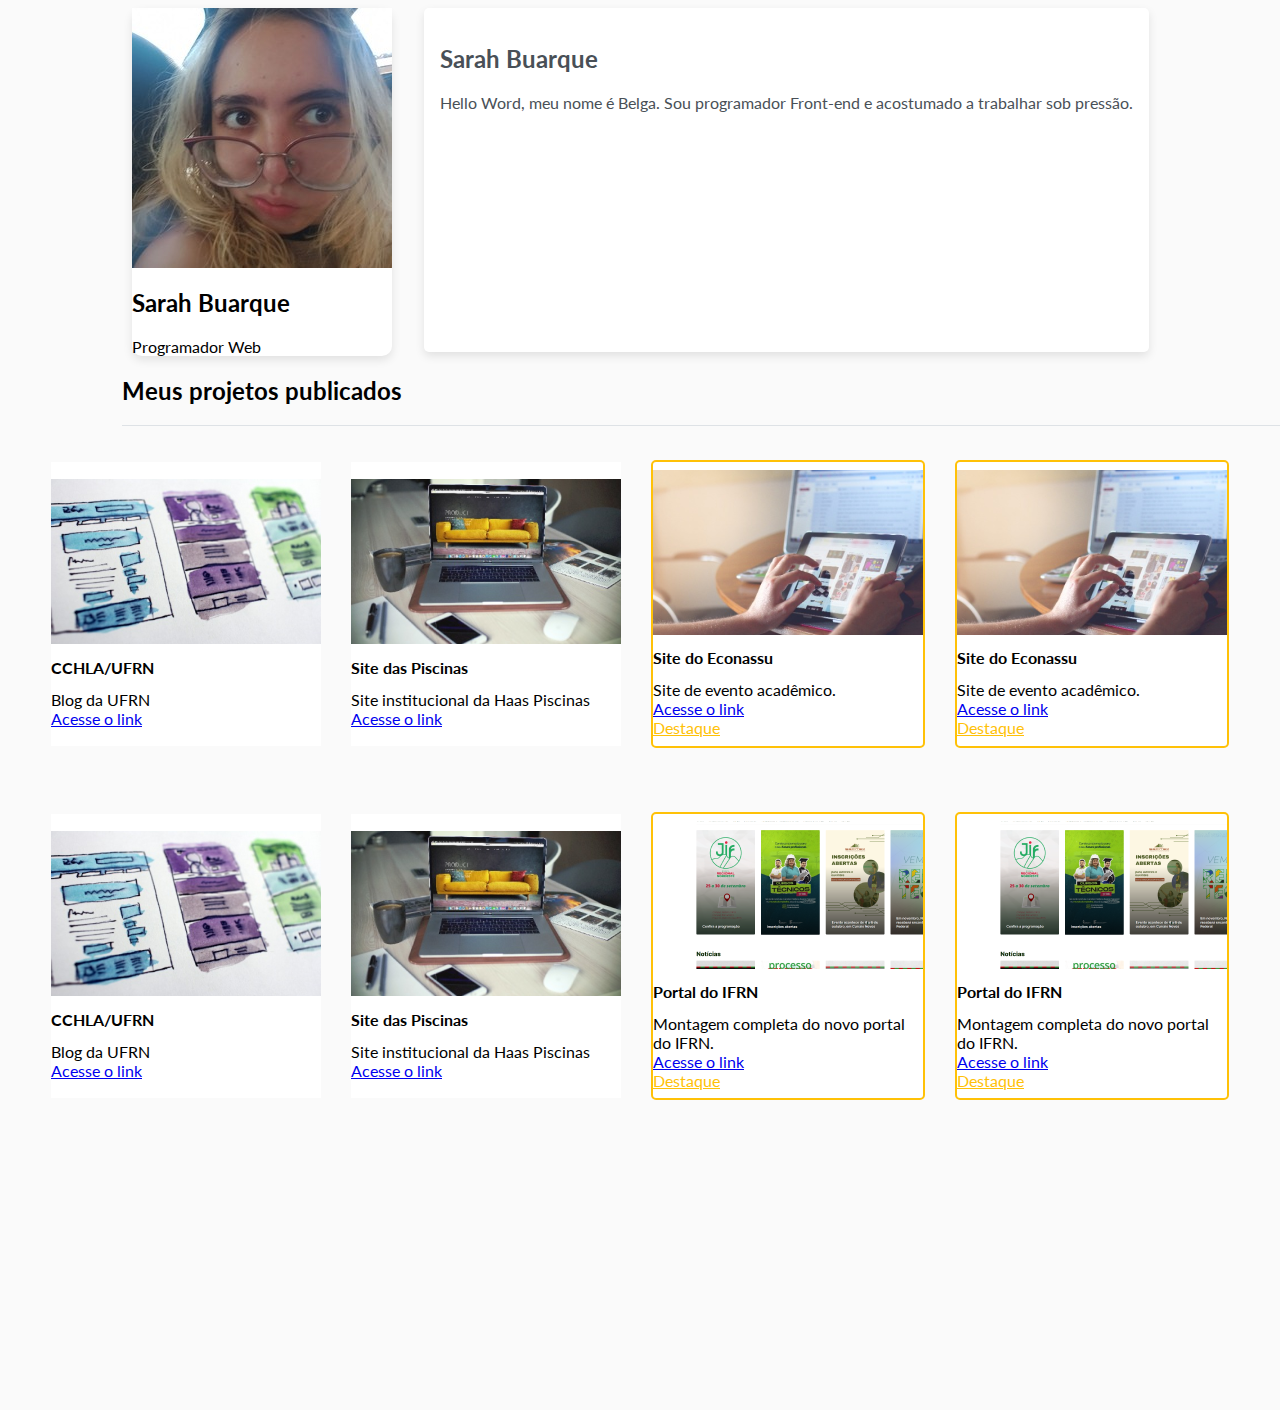
==== index.html @ bb0fcd4c "commit 12" ====
<!DOCTYPE html>
<html lang="en">
<head>
    <meta charset="UTF-8">
    <meta name="viewport" content="width=device-width, initial-scale=1.0">
    <title>Portfólio - Sarah Beatriz</title>
    <link rel="stylesheet" href="./assets/css/style.css">
    <link rel="stylesheet" href="./assets/css/global.css">
</head>
<body>

    <main class="container">
        <section class="perfil">
            <div class="dados-perfil">
                <img src="./assets/img/IMG_20241209_154828_088_260x260.jpeg" alt="foto de perfil" class="perfil-foto">
                <h2>Sarah Buarque</h2>
                <p class="perfil-info">Programador Web</p>
            </div>
            <div class="bio">
                <h2>Sarah Buarque</h2>
                <p>Hello Word, meu nome é Belga. Sou programador Front-end e acostumado a trabalhar sob pressão.</p>
            </div>
        </section>

        <div class="box">
            <h2 class="title">Meus projetos publicados</h2>
        </div>

        <section class="projects">
            <div class="card card1">
                <img src="./assets/img/cchla ufrn.png" alt="Blog da UFRN">
                <h2>CCHLA/UFRN</h2>
                <p>Blog da UFRN</p>
                <a href="#">Acesse o link</a>
            </div>
            
            <div class="card card1">
                <img src="./assets/img/piscinas.png" alt="Site das Piscinas">
                <h2>Site das Piscinas</h2>
                <p>Site institucional da Haas Piscinas</p>
                <a href="#">Acesse o link</a>
            </div>

            <div class="card card2">
                <img src="./assets/img/econassu.png" alt="Site do Econassu">
                <h2>Site do Econassu</h2>
                <p>Site de evento acadêmico.</p>
                <a href="#">Acesse o link</a>
                <a class="yellow" href="#">Destaque</a>
            </div>

            <div class="card card2">
                <img src="./assets/img/econassu.png" alt="Site do Econassu">
                <h2>Site do Econassu</h2>
                <p>Site de evento acadêmico.</p>
                <a href="#">Acesse o link</a>
                <a class="yellow" href="#">Destaque</a>
            </div>

            <div class="card card1">
                <img src="./assets/img/cchla ufrn.png" alt="Blog da UFRN">
                <h2>CCHLA/UFRN</h2>
                <p>Blog da UFRN</p>
                <a href="#">Acesse o link</a>
            </div>

            <div class="card card1">
                <img src="./assets/img/piscinas.png" alt="Site das Piscinas">
                <h2>Site das Piscinas</h2>
                <p>Site institucional da Haas Piscinas</p>
                <a href="#">Acesse o link</a>
            </div>

            <div class="card card2">
                <img src="./assets/img/portal ifrn.png" alt="Portal do IFRN">
                <h2>Portal do IFRN</h2>
                <p>Montagem completa do novo portal do IFRN.</p>
                <a href="#">Acesse o link</a>
                <a class="yellow" href="#">Destaque</a>
            </div>

            <div class="card card2">
                <img src="./assets/img/portal ifrn.png" alt="Portal do IFRN">
                <h2>Portal do IFRN</h2>
                <p>Montagem completa do novo portal do IFRN.</p>
                <a href="#">Acesse o link</a> <a class="yellow" href="#">Destaque</a>
            </div>

        </section>

    </main>


</body>
</html>
---- assets/css/style.css ----
.perfil{
    display: flex;
    justify-content: center;
    gap: 32px;
}

.perfil h2{
    font-size: 24px;
}

.foto{
    width: 369px;
    height: 260px;
}

.perfil p{
    font-size: 16px;
}

.dados-perfil{
    display: flex;
    flex-direction: column;
    align-items: start;
    border-radius: 10px;
    background: #FFF;
    box-shadow: 0px 4px 10px 0px rgba(0, 0, 0, 0.10);
}

.bio{
    box-shadow: 0px 4px 10px rgba(0, 0, 0, 0.1);
    border-radius: 5px;
    background-color: #fff;
    height: 344px;
    padding: 16px;
    box-sizing: border-box;
    text-align: left;
    font-size: 24px;
    color: #495057;
}

.box{
    display: flex;
    justify-content: space-between;
    margin-left: 9%;
    width: 1167px;
    border-bottom: 1px solid #dee2e6;
}

.title{
    font-size: 24px;
}

.projects{
    display: flex;
    flex-wrap: wrap;
    justify-content: center;
    align-items: center;
    gap: 30px;
}

.projects h2{
    font-size: 16px;
}

.card2{
    border-radius: 5px;
    border: 2px solid #FFC107;
    display: flex;
    flex-direction: column;
    justify-content: center;
}

.yellow{
    color: #FFC107;
}
---- assets/css/global.css ----
@import url('https://fonts.googleapis.com/css2?family=Lato:ital,wght@0,100;0,300;0,400;0,700;0,900;1,100;1,300;1,400;1,700;1,900&family=Paytone+One&display=swap');

@media (max-width: 600px) {
    .perfil{
      flex-flow: column nowrap;
    }
  }
  
body{
    background: #FAFAFA;
    font-family: Lato;
    display: flex;
    justify-content: center;

    }

.container{
    width: 1440px;
    height: 1394px;
    }

.card{
    display: flex;
    width: 270px;
    min-height: 284px;
    margin-top: 34px;
    flex-direction: column;
    justify-content: center;
    background: #FFF;
    flex-flow: column nowrap;
}

p{
    margin: 0;
}
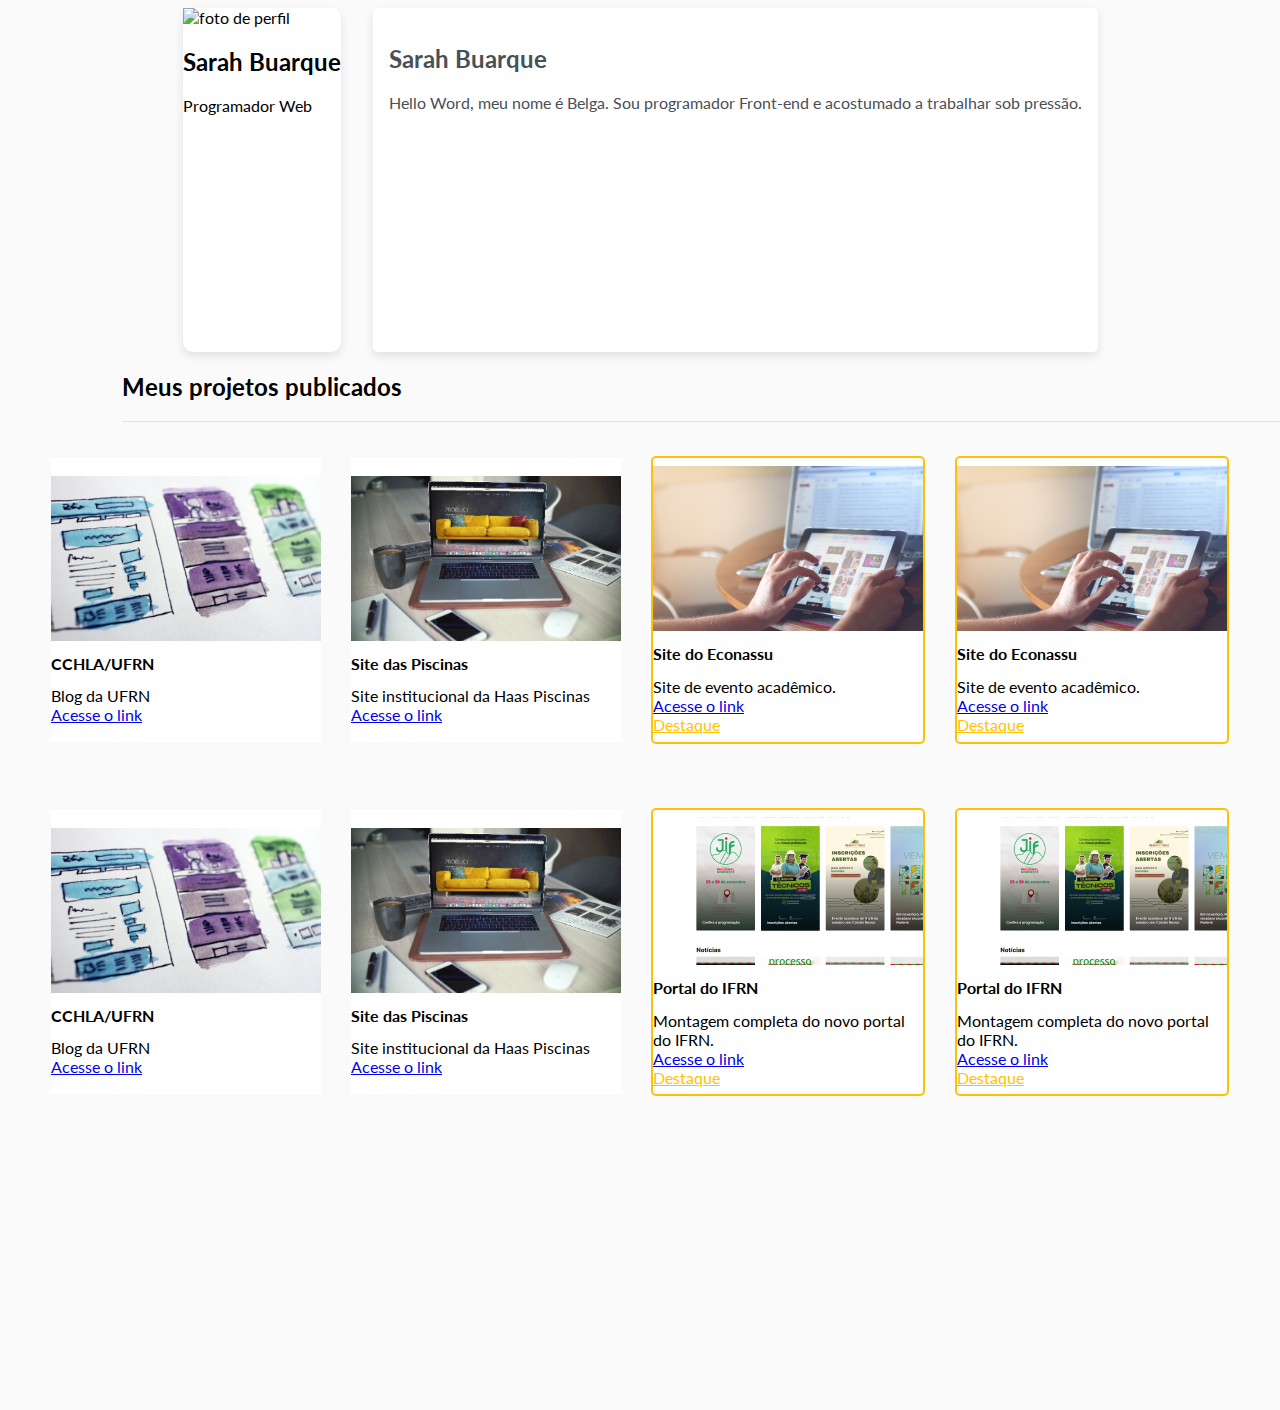
==== commit 15fe2c8a: "sem foto" ====
--- a/index.html
+++ b/index.html
@@ -12,7 +12,7 @@
     <main class="container">
         <section class="perfil">
             <div class="dados-perfil">
-                <img src="./assets/img/IMG_20241209_154828_088_260x260.jpeg" alt="foto de perfil" class="perfil-foto">
+                <img src="foyo" alt="foto de perfil" class="perfil-foto">
                 <h2>Sarah Buarque</h2>
                 <p class="perfil-info">Programador Web</p>
             </div>
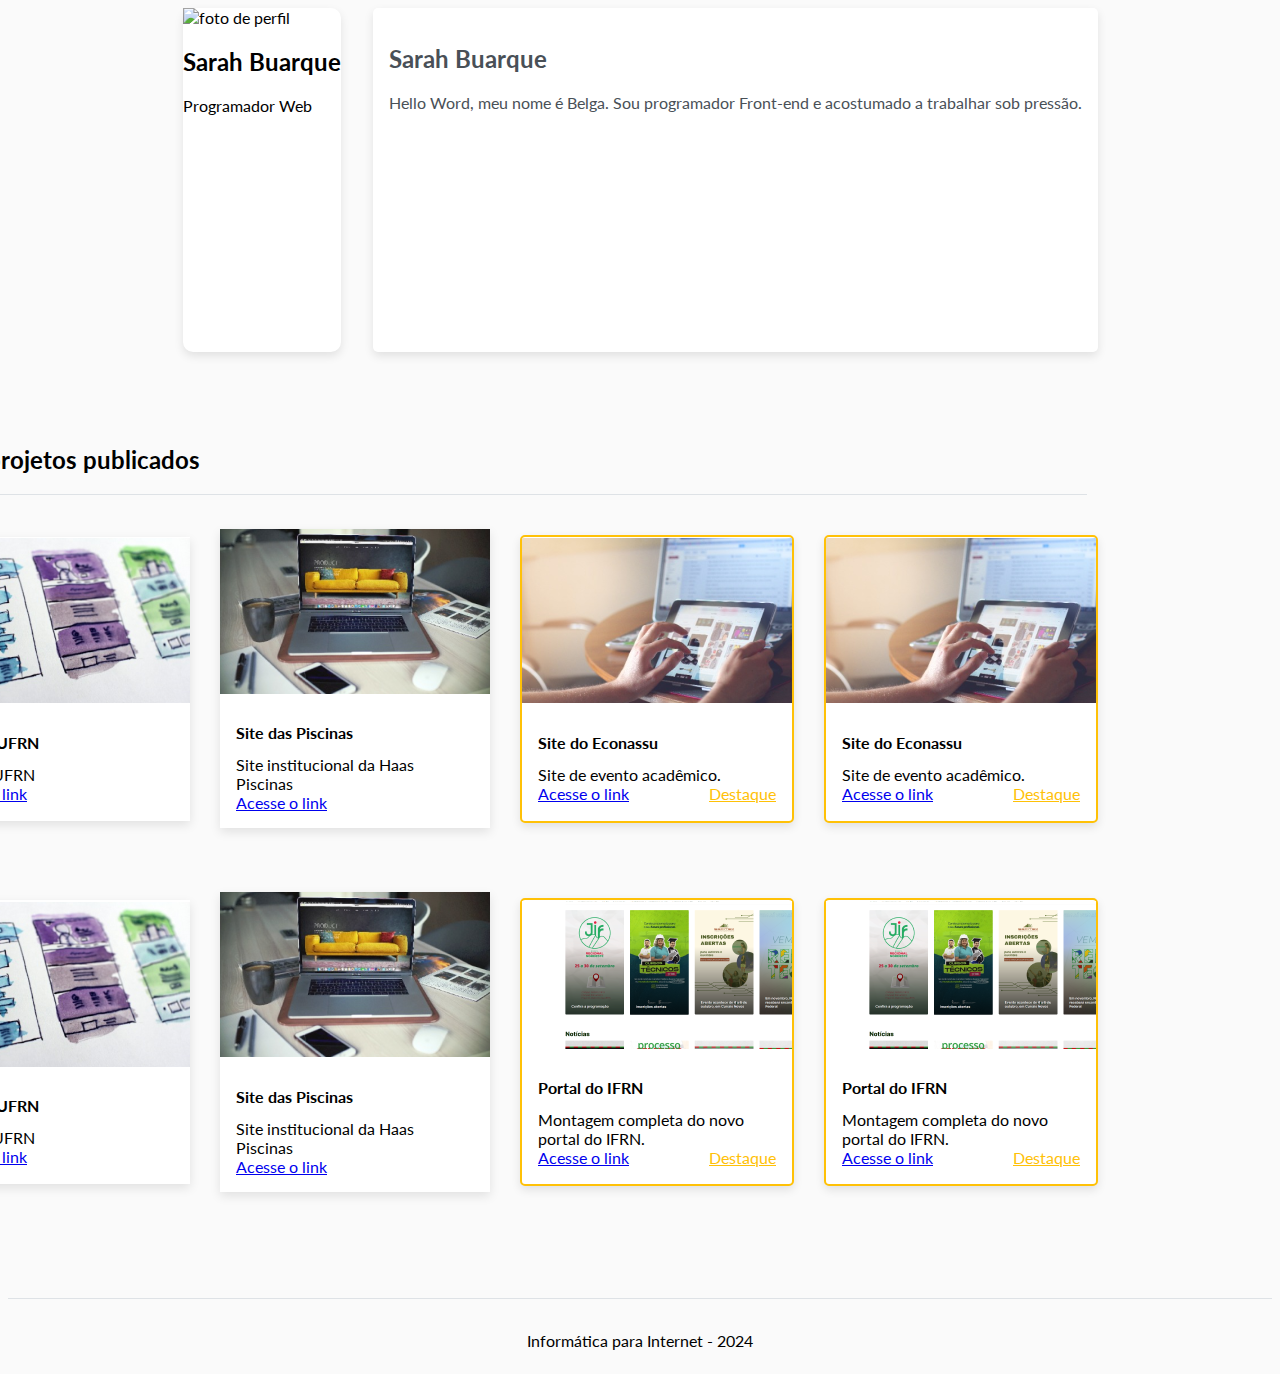
==== commit 1a391caa: "revisao" ====
--- a/index.html
+++ b/index.html
@@ -1,5 +1,6 @@
 <!DOCTYPE html>
 <html lang="en">
+
 <head>
     <meta charset="UTF-8">
     <meta name="viewport" content="width=device-width, initial-scale=1.0">
@@ -7,6 +8,7 @@
     <link rel="stylesheet" href="./assets/css/style.css">
     <link rel="stylesheet" href="./assets/css/global.css">
 </head>
+
 <body>
 
     <main class="container">
@@ -29,67 +31,100 @@
         <section class="projects">
             <div class="card card1">
                 <img src="./assets/img/cchla ufrn.png" alt="Blog da UFRN">
-                <h2>CCHLA/UFRN</h2>
-                <p>Blog da UFRN</p>
-                <a href="#">Acesse o link</a>
+                <div class="text">
+                    <h2>CCHLA/UFRN</h2>
+                    <p>Blog da UFRN</p>
+                    <a href="#">Acesse o link</a>
+                </div>
             </div>
-            
+
             <div class="card card1">
                 <img src="./assets/img/piscinas.png" alt="Site das Piscinas">
-                <h2>Site das Piscinas</h2>
-                <p>Site institucional da Haas Piscinas</p>
-                <a href="#">Acesse o link</a>
+                <div class="text">
+                    <h2>Site das Piscinas</h2>
+                    <p>Site institucional da Haas Piscinas</p>
+                    <a href="#">Acesse o link</a>
+                </div>
+
             </div>
 
             <div class="card card2">
                 <img src="./assets/img/econassu.png" alt="Site do Econassu">
-                <h2>Site do Econassu</h2>
-                <p>Site de evento acadêmico.</p>
-                <a href="#">Acesse o link</a>
-                <a class="yellow" href="#">Destaque</a>
+                <div class="text">
+                    <h2>Site do Econassu</h2>
+                    <p>Site de evento acadêmico.</p>
+                    <div class="links">
+                        <a href="#">Acesse o link</a>
+                        <a class="yellow" href="#">Destaque</a>
+                    </div>
+
+                </div>
+
             </div>
 
             <div class="card card2">
                 <img src="./assets/img/econassu.png" alt="Site do Econassu">
-                <h2>Site do Econassu</h2>
-                <p>Site de evento acadêmico.</p>
-                <a href="#">Acesse o link</a>
-                <a class="yellow" href="#">Destaque</a>
+                <div class="text">
+                    <h2>Site do Econassu</h2>
+                    <p>Site de evento acadêmico.</p>
+                    <div class="links">
+                        <a href="#">Acesse o link</a>
+                        <a class="yellow" href="#">Destaque</a>
+                    </div>
+                </div>
             </div>
 
             <div class="card card1">
                 <img src="./assets/img/cchla ufrn.png" alt="Blog da UFRN">
-                <h2>CCHLA/UFRN</h2>
-                <p>Blog da UFRN</p>
-                <a href="#">Acesse o link</a>
+                <div class="text">
+                    <h2>CCHLA/UFRN</h2>
+                    <p>Blog da UFRN</p>
+                    <a href="#">Acesse o link</a>
+                </div>
             </div>
 
             <div class="card card1">
                 <img src="./assets/img/piscinas.png" alt="Site das Piscinas">
-                <h2>Site das Piscinas</h2>
-                <p>Site institucional da Haas Piscinas</p>
-                <a href="#">Acesse o link</a>
+                <div class="text">
+                    <h2>Site das Piscinas</h2>
+                    <p>Site institucional da Haas Piscinas</p>
+                    <a href="#">Acesse o link</a>
+                </div>
             </div>
 
             <div class="card card2">
                 <img src="./assets/img/portal ifrn.png" alt="Portal do IFRN">
-                <h2>Portal do IFRN</h2>
-                <p>Montagem completa do novo portal do IFRN.</p>
-                <a href="#">Acesse o link</a>
-                <a class="yellow" href="#">Destaque</a>
+                <div class="text">
+                    <h2>Portal do IFRN</h2>
+                    <p>Montagem completa do novo portal do IFRN.</p>
+                    <div class="links">
+                        <a href="#">Acesse o link</a>
+                        <a class="yellow" href="#">Destaque</a>
+                    </div>
+                </div>
             </div>
 
             <div class="card card2">
                 <img src="./assets/img/portal ifrn.png" alt="Portal do IFRN">
-                <h2>Portal do IFRN</h2>
-                <p>Montagem completa do novo portal do IFRN.</p>
-                <a href="#">Acesse o link</a> <a class="yellow" href="#">Destaque</a>
+                <div class="text">
+                    <h2>Portal do IFRN</h2>
+                    <p>Montagem completa do novo portal do IFRN.</p>
+                    <div class="links">
+                        <a href="#">Acesse o link</a>
+                        <a class="yellow" href="#">Destaque</a>
+                    </div>
+                </div>
             </div>
 
         </section>
 
     </main>
 
+    <footer>
+        <p>Informática para Internet - 2024</p>
+    </footer>
+
 
 </body>
+
 </html>--- a/assets/css/style.css
+++ b/assets/css/style.css
@@ -41,8 +41,8 @@
 .box{
     display: flex;
     justify-content: space-between;
-    margin-left: 9%;
     width: 1167px;
+    margin-top: 73px;
     border-bottom: 1px solid #dee2e6;
 }
 
@@ -53,7 +53,6 @@
 .projects{
     display: flex;
     flex-wrap: wrap;
-    justify-content: center;
     align-items: center;
     gap: 30px;
 }
@@ -73,3 +72,12 @@
 .yellow{
     color: #FFC107;
 }
+
+.links{
+    display: flex;
+    justify-content: space-between;
+}
+
+.text{
+    padding: 16px;
+}
--- a/assets/css/global.css
+++ b/assets/css/global.css
@@ -2,21 +2,22 @@
 
 @media (max-width: 600px) {
     .perfil{
-      flex-flow: column nowrap;
+      flex-direction: column;
     }
+    
   }
   
 body{
     background: #FAFAFA;
     font-family: Lato;
     display: flex;
-    justify-content: center;
-
+    flex-direction: column;
+    align-items: center;
     }
 
 .container{
     width: 1440px;
-    height: 1394px;
+
     }
 
 .card{
@@ -27,9 +28,19 @@
     flex-direction: column;
     justify-content: center;
     background: #FFF;
-    flex-flow: column nowrap;
+    flex-flow: column;
+    box-shadow: 0px 4px 10px 0px rgba(0, 0, 0, 0.10);
 }
 
 p{
     margin: 0;
+}
+
+footer{
+    display: flex;
+    justify-content: center;
+    width: 100%;
+    margin-top: 106px;
+    padding: 32px 0px 16px 0px;
+    border-top: 1px solid #DEE2E6;
 }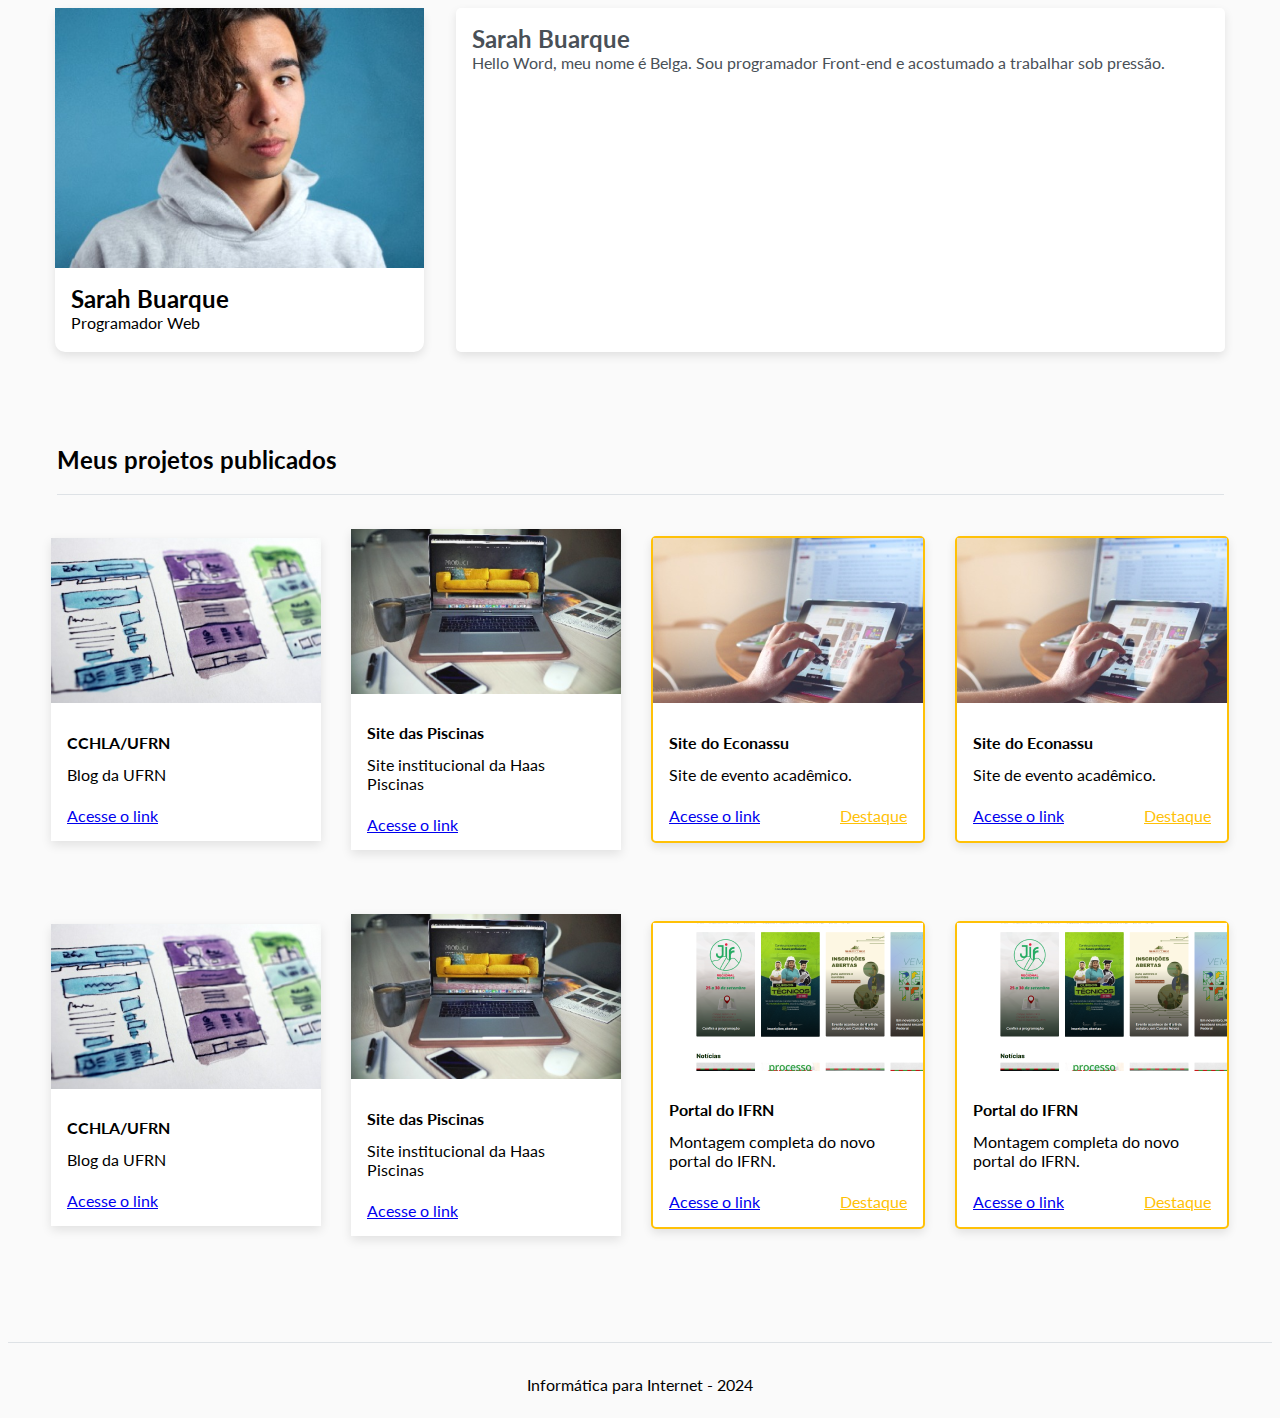
==== commit c95ad1f8: "revisao2" ====
--- a/index.html
+++ b/index.html
@@ -14,9 +14,11 @@
     <main class="container">
         <section class="perfil">
             <div class="dados-perfil">
-                <img src="foyo" alt="foto de perfil" class="perfil-foto">
-                <h2>Sarah Buarque</h2>
-                <p class="perfil-info">Programador Web</p>
+                <img src="./assets/img/foto.png" alt="foto de perfil" class="perfil-foto">
+                <div class="information">
+                    <h2>Sarah Buarque</h2>
+                    <p class="perfil-info">Programador Web</p>
+                </div>
             </div>
             <div class="bio">
                 <h2>Sarah Buarque</h2>
@@ -34,7 +36,7 @@
                 <div class="text">
                     <h2>CCHLA/UFRN</h2>
                     <p>Blog da UFRN</p>
-                    <a href="#">Acesse o link</a>
+                    <a class="links" href="#">Acesse o link</a>
                 </div>
             </div>
 
@@ -43,7 +45,7 @@
                 <div class="text">
                     <h2>Site das Piscinas</h2>
                     <p>Site institucional da Haas Piscinas</p>
-                    <a href="#">Acesse o link</a>
+                    <a class="links" href="#">Acesse o link</a>
                 </div>
 
             </div>
@@ -79,7 +81,7 @@
                 <div class="text">
                     <h2>CCHLA/UFRN</h2>
                     <p>Blog da UFRN</p>
-                    <a href="#">Acesse o link</a>
+                    <a class="links" href="#">Acesse o link</a>
                 </div>
             </div>
 
@@ -88,7 +90,7 @@
                 <div class="text">
                     <h2>Site das Piscinas</h2>
                     <p>Site institucional da Haas Piscinas</p>
-                    <a href="#">Acesse o link</a>
+                    <a class="links" href="#">Acesse o link</a>
                 </div>
             </div>
 
--- a/assets/css/style.css
+++ b/assets/css/style.css
@@ -1,16 +1,13 @@
 .perfil{
     display: flex;
-    justify-content: center;
+    min-width: 30%;
+    flex-shrink: 5;
     gap: 32px;
 }
 
 .perfil h2{
     font-size: 24px;
-}
-
-.foto{
-    width: 369px;
-    height: 260px;
+    margin: 0;
 }
 
 .perfil p{
@@ -20,16 +17,20 @@
 .dados-perfil{
     display: flex;
     flex-direction: column;
-    align-items: start;
     border-radius: 10px;
     background: #FFF;
     box-shadow: 0px 4px 10px 0px rgba(0, 0, 0, 0.10);
+}
+
+.information{
+    padding: 16px;
 }
 
 .bio{
     box-shadow: 0px 4px 10px rgba(0, 0, 0, 0.1);
     border-radius: 5px;
     background-color: #fff;
+    width: 769px;
     height: 344px;
     padding: 16px;
     box-sizing: border-box;
@@ -39,8 +40,6 @@
 }
 
 .box{
-    display: flex;
-    justify-content: space-between;
     width: 1167px;
     margin-top: 73px;
     border-bottom: 1px solid #dee2e6;
@@ -53,6 +52,7 @@
 .projects{
     display: flex;
     flex-wrap: wrap;
+    justify-content: center;
     align-items: center;
     gap: 30px;
 }
@@ -76,6 +76,7 @@
 .links{
     display: flex;
     justify-content: space-between;
+    margin-top: 22px;
 }
 
 .text{
--- a/assets/css/global.css
+++ b/assets/css/global.css
@@ -4,7 +4,7 @@
     .perfil{
       flex-direction: column;
     }
-    
+
   }
   
 body{
@@ -16,19 +16,18 @@
     }
 
 .container{
-    width: 1440px;
-
+    width: 1200px;
+    display: flex;
+    flex-direction: column;
+    align-items: center;
     }
 
 .card{
     display: flex;
     width: 270px;
-    min-height: 284px;
     margin-top: 34px;
     flex-direction: column;
-    justify-content: center;
     background: #FFF;
-    flex-flow: column;
     box-shadow: 0px 4px 10px 0px rgba(0, 0, 0, 0.10);
 }
 
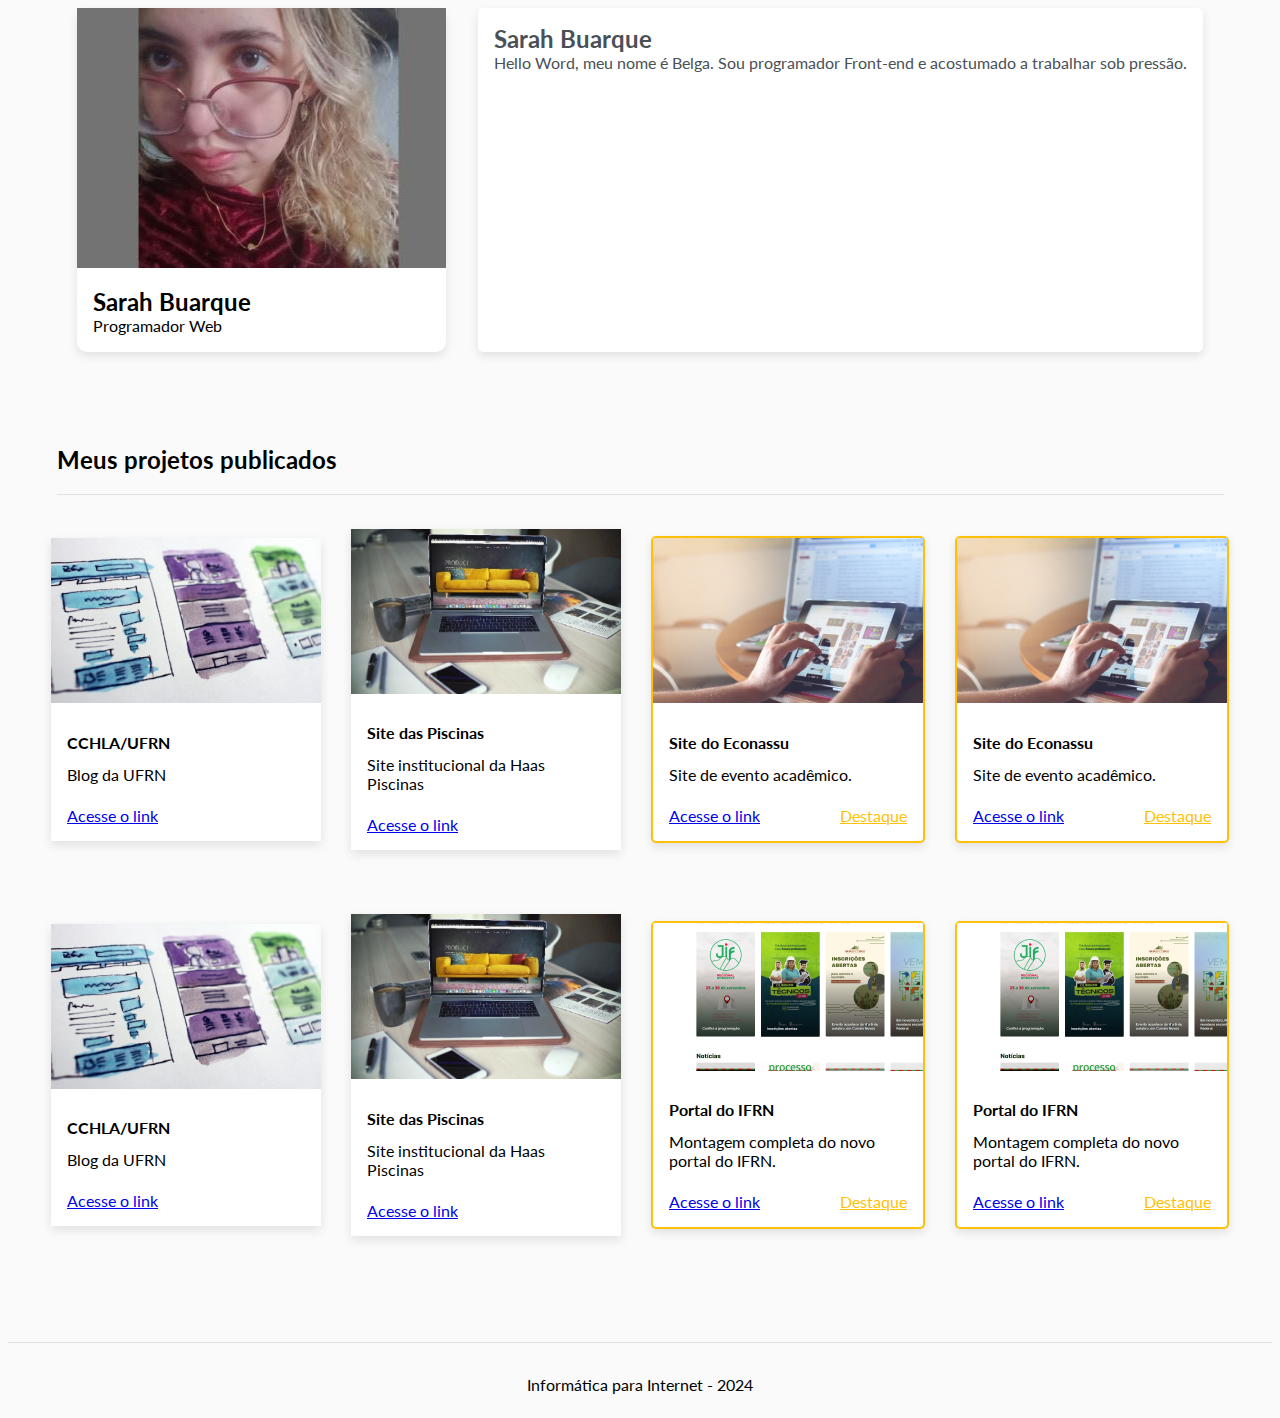
==== commit c4504284: "revisa65" ====
--- a/index.html
+++ b/index.html
@@ -14,7 +14,9 @@
     <main class="container">
         <section class="perfil">
             <div class="dados-perfil">
-                <img src="./assets/img/foto.png" alt="foto de perfil" class="perfil-foto">
+                <div class="picture">
+                    <img src="./assets/img/picture.jpg" alt="foto de perfil">
+                </div>
                 <div class="information">
                     <h2>Sarah Buarque</h2>
                     <p class="perfil-info">Programador Web</p>
--- a/assets/css/style.css
+++ b/assets/css/style.css
@@ -1,7 +1,6 @@
 .perfil{
     display: flex;
     min-width: 30%;
-    flex-shrink: 5;
     gap: 32px;
 }
 
@@ -30,7 +29,7 @@
     box-shadow: 0px 4px 10px rgba(0, 0, 0, 0.1);
     border-radius: 5px;
     background-color: #fff;
-    width: 769px;
+    max-width: 769px;
     height: 344px;
     padding: 16px;
     box-sizing: border-box;
@@ -40,7 +39,8 @@
 }
 
 .box{
-    width: 1167px;
+    width: 100%;
+    max-width: 1167px;
     margin-top: 73px;
     border-bottom: 1px solid #dee2e6;
 }
--- a/assets/css/global.css
+++ b/assets/css/global.css
@@ -1,11 +1,22 @@
 @import url('https://fonts.googleapis.com/css2?family=Lato:ital,wght@0,100;0,300;0,400;0,700;0,900;1,100;1,300;1,400;1,700;1,900&family=Paytone+One&display=swap');
 
-@media (max-width: 600px) {
+@media (max-width: 769px){
     .perfil{
-      flex-direction: column;
+        flex-direction: column;
     }
+    .box {
+        width: 95%;
+    }
+    .card{
+        width: 45%;
+    }
+}
 
-  }
+@media (max-width: 480px){
+    .card{
+        width: 90%;
+    }
+}
   
 body{
     background: #FAFAFA;
@@ -16,7 +27,7 @@
     }
 
 .container{
-    width: 1200px;
+    max-width: 1200px;
     display: flex;
     flex-direction: column;
     align-items: center;
@@ -24,7 +35,7 @@
 
 .card{
     display: flex;
-    width: 270px;
+    max-width: 270px;
     margin-top: 34px;
     flex-direction: column;
     background: #FFF;
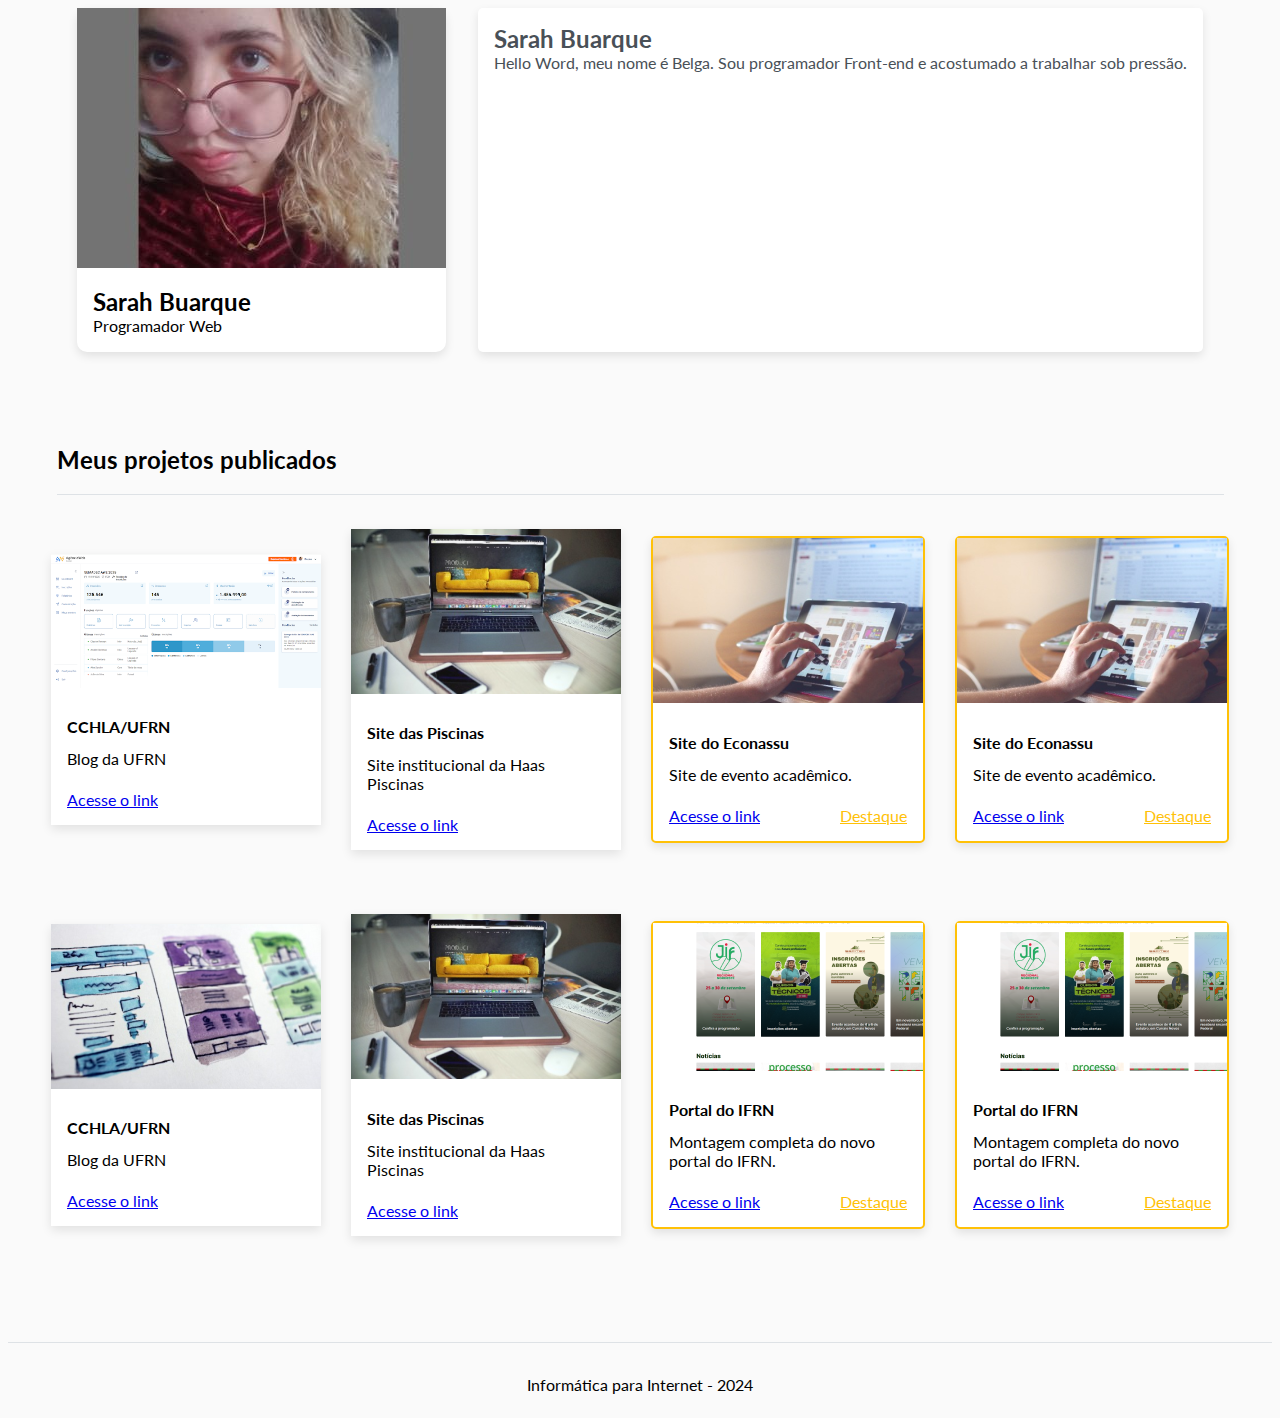
==== commit 9a6ad81e: "trabalho final2" ====
--- a/index.html
+++ b/index.html
@@ -34,11 +34,11 @@
 
         <section class="projects">
             <div class="card card1">
-                <img src="./assets/img/cchla ufrn.png" alt="Blog da UFRN">
+                <img src="./assets/img/trabfinal.png" alt="SEMADEC AWE 2025">
                 <div class="text">
                     <h2>CCHLA/UFRN</h2>
                     <p>Blog da UFRN</p>
-                    <a class="links" href="#">Acesse o link</a>
+                    <a class="links" href="http://127.0.0.1:3000/design-web/trabalho%20final/index.html">Acesse o link</a>
                 </div>
             </div>
 
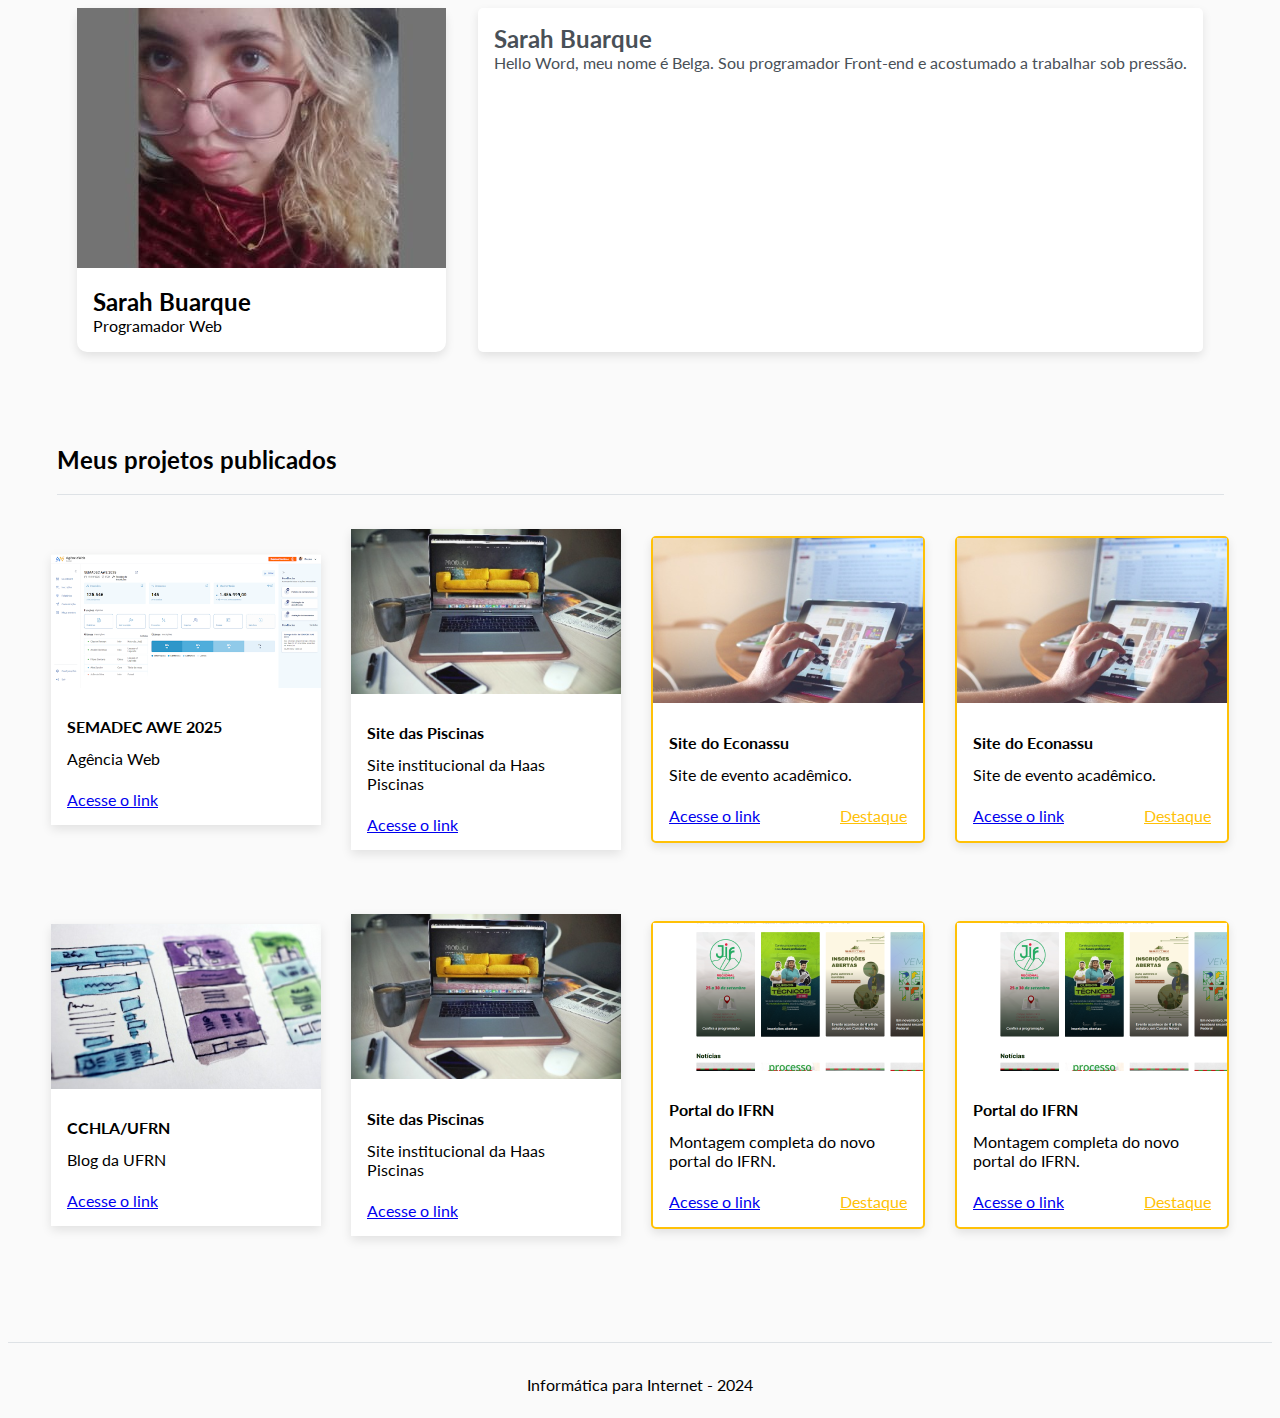
==== commit b16887dc: "trabalho final3" ====
--- a/index.html
+++ b/index.html
@@ -36,8 +36,8 @@
             <div class="card card1">
                 <img src="./assets/img/trabfinal.png" alt="SEMADEC AWE 2025">
                 <div class="text">
-                    <h2>CCHLA/UFRN</h2>
-                    <p>Blog da UFRN</p>
+                    <h2>SEMADEC AWE 2025</h2>
+                    <p>Agência Web</p>
                     <a class="links" href="http://127.0.0.1:3000/design-web/trabalho%20final/index.html">Acesse o link</a>
                 </div>
             </div>
